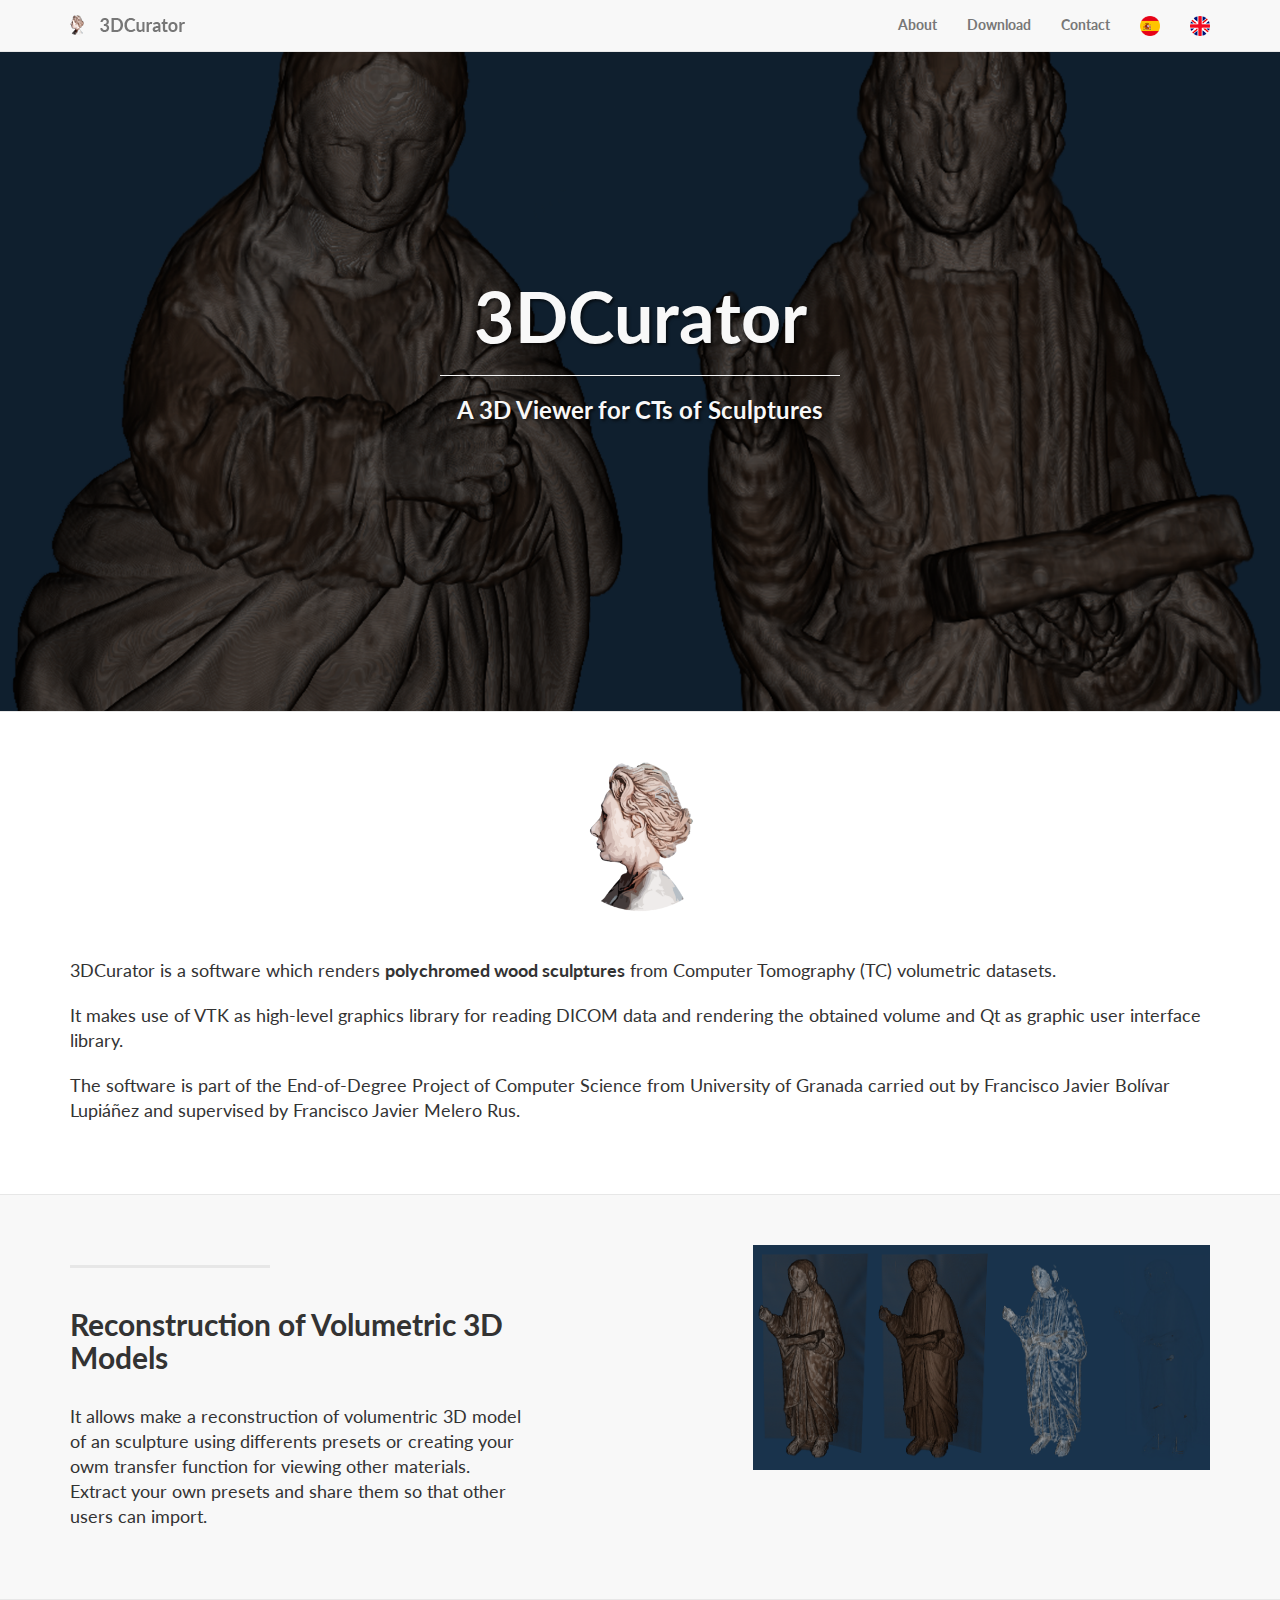
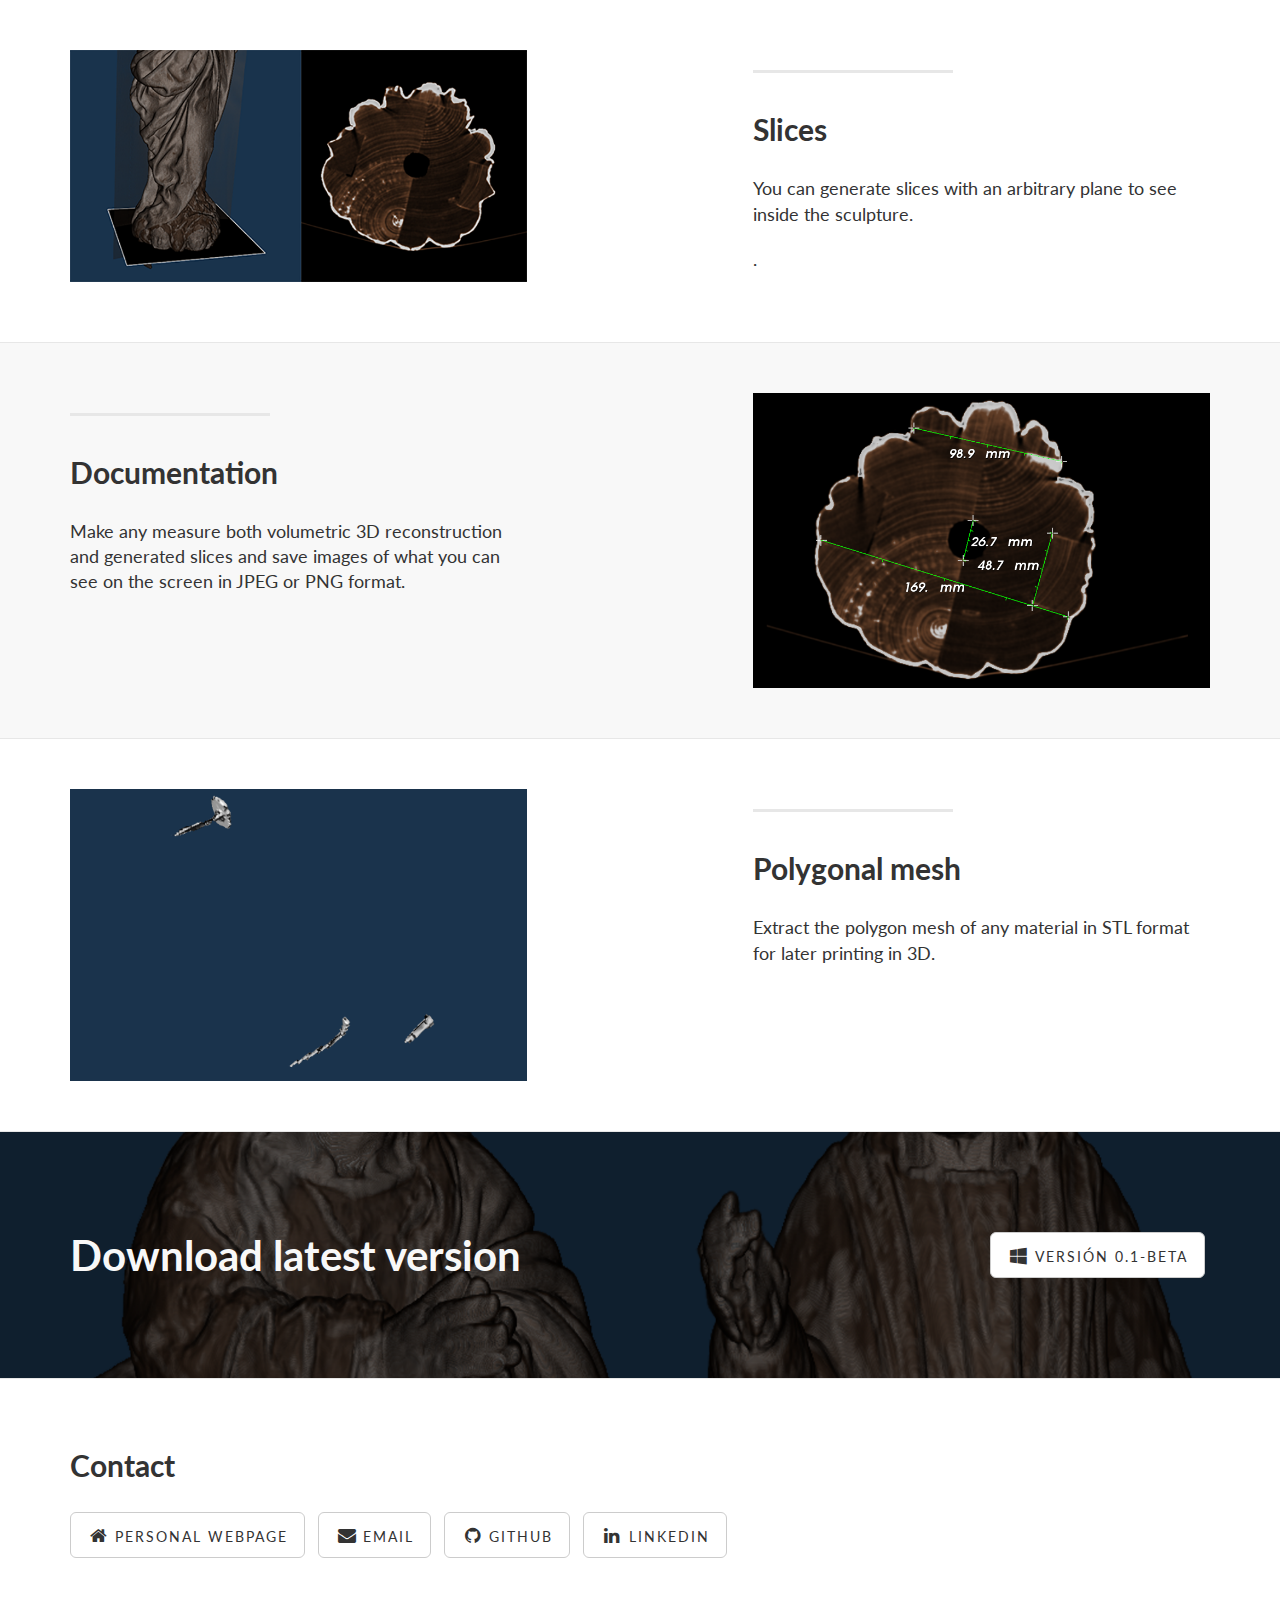
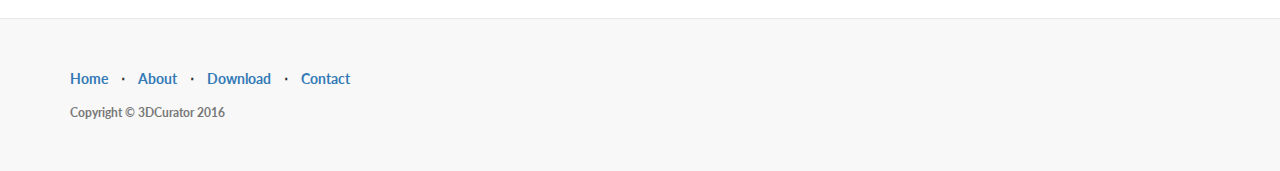
==== en-GB/index.html @ 3340d0d2 "Internacionalización" ====
<!DOCTYPE html>
<html lang="en">
<head>
  <meta charset="utf-8">
  <meta http-equiv="X-UA-Compatible" content="IE=edge">
  <meta name="viewport" content="width=device-width, initial-scale=1">
  <meta name="description" content="">
  <meta name="author" content="">

  <title>3DCurator</title>

  <!-- Favicon -->
  <link href="../img/icon.png" rel="icon" sizes="192x192">

  <!-- Mobile Web App -->
  <meta name="viewport" content="width=device-width, initial-scale=1.0">
  <meta name="mobile-web-app-capable" content="yes">
  <meta name="theme-color" content="#795548">

  <!-- Bootstrap Core CSS -->
  <link href="../css/bootstrap.min.css" rel="stylesheet">

  <!-- Custom CSS -->
  <link href="../css/landing-page.css" rel="stylesheet">

  <!-- Custom Fonts -->
  <link href="../font-awesome/css/font-awesome.min.css" rel="stylesheet" type="text/css">
  <link href="http://fonts.googleapis.com/css?family=Lato:300,400,700,300italic,400italic,700italic" rel="stylesheet" type="text/css">

  <!-- HTML5 Shim and Respond.js IE8 support of HTML5 elements and media queries -->
  <!-- WARNING: Respond.js doesn't work if you view the page via file:// -->
  <!--[if lt IE 9]>
  <script src="https://oss.maxcdn.com/libs/html5shiv/3.7.0/html5shiv.js"></script>
  <script src="https://oss.maxcdn.com/libs/respond.js/1.4.2/respond.min.js"></script>
  <![endif]-->
</head>
<body>
  <!-- Navigation -->
  <nav class="navbar navbar-default navbar-fixed-top topnav" role="navigation">
    <div class="container topnav">
      <!-- Brand and toggle get grouped for better mobile display -->
      <div class="navbar-header">
        <button type="button" class="navbar-toggle" data-toggle="collapse" data-target="#bs-example-navbar-collapse-1">
          <span class="sr-only">Toggle navigation</span>
          <span class="icon-bar"></span>
          <span class="icon-bar"></span>
          <span class="icon-bar"></span>
        </button>
        <a class="navbar-brand topnav" href="#home"><img id="banner-logo" src="../img/mini-banner.png" alt="Banner with 3DCurator logo"/></a>
      </div> <!-- /.navbar-header -->
      <!-- Collect the nav links, forms, and other content for toggling -->
      <div class="collapse navbar-collapse" id="bs-example-navbar-collapse-1">
        <ul class="nav navbar-nav navbar-right">
          <li>
            <a href="#acercade">About</a>
          </li>
          <li>
            <a href="#descargar">Download</a>
          </li>
          <li>
            <a href="#contacto">Contact</a>
          </li>
          <li>
            <a href="../es-ES/index.html"><img class="language-icon" src="../img/es-es.png" alt="Spanish"/></a>
          </li>
          <li>
            <a href="#"><img class="language-icon" src="../img/en-gb.png" alt="English"/></a>
          </li>
        </ul>
      </div> <!-- /.navbar-collapse -->
    </div> <!-- /.container -->
  </nav> <!-- /.navbar -->

  <!-- Header -->
  <a name="home"></a>
  <div class="intro-header">
    <div class="container">
      <div class="row">
        <div class="col-lg-12">
          <div class="intro-message">
            <h1>3DCurator</h1>
            <hr class="intro-divider">
            <h3>A 3D Viewer for CTs of Sculptures</h3>
          </div>
        </div>
      </div> <!-- /.row -->
    </div> <!-- /.container -->
  </div> <!-- /.intro-header -->

  <!-- Page Content -->
  <a  name="acercade"></a>

  <div class="content-section-b">
    <div class="container">
      <img id="about-software-logo" src="../img/icon.png" alt="3DCurator logo"/>
      <p class="lead"><br></p>
      <p class="lead">3DCurator is a software which renders <strong>polychromed wood sculptures</strong> from Computer Tomography (TC) volumetric datasets.</p>
      <p class="lead">It makes use of VTK as high-level graphics library for reading DICOM data and rendering the obtained volume and Qt as graphic user interface library.</p>
      <p class="lead">The software is part of the End-of-Degree Project of Computer Science from University of Granada carried out by Francisco Javier Bolívar Lupiáñez and supervised by Francisco Javier Melero Rus.</p>
    </div> <!-- /.container -->
  </div> <!-- /.content-section-b -->

  <div class="content-section-a">
    <div class="container">
      <div class="row">
        <div class="col-lg-5 col-sm-6">
          <hr class="section-heading-spacer">
          <div class="clearfix"></div>
          <h2 class="section-heading">Reconstruction of Volumetric 3D Models</h2>
          <p class="lead">It allows make a reconstruction of volumentric 3D model of an sculpture using differents presets or creating your owm transfer function for viewing other materials. Extract your own presets and share them so that other users can import.</p>
        </div>
        <div class="col-lg-5 col-lg-offset-2 col-sm-6">
          <img class="img-responsive" src="../img/san-juan-evangelista.png" alt="San Juan Evangelista sculputure reconstructed with different presets">
        </div>
      </div> <!-- /.row -->
    </div> <!-- /.container -->
  </div> <!-- /.content-section-a -->

  <div class="content-section-b">
    <div class="container">
      <div class="row">
        <div class="col-lg-5 col-lg-offset-1 col-sm-push-6  col-sm-6">
          <hr class="section-heading-spacer">
          <div class="clearfix"></div>
          <h2 class="section-heading">Slices</h2>
          <p class="lead">You can generate slices with an arbitrary plane to see inside the sculpture.</p>
          <p class="lead">.</p>
        </div>
        <div class="col-lg-5 col-sm-pull-6  col-sm-6">
          <img class="img-responsive" src="../img/corte-inmaculada-concepcion.png" alt="Viewing of a slice from Inmaculada Concepción sculpture">
        </div>
      </div> <!-- /.row -->
    </div> <!-- /.container -->
  </div> <!-- /.content-section-b -->

  <div class="content-section-a">
    <div class="container">
      <div class="row">
        <div class="col-lg-5 col-sm-6">
          <hr class="section-heading-spacer">
          <div class="clearfix"></div>
          <h2 class="section-heading">Documentation</h2>
          <p class="lead">Make any measure both volumetric 3D reconstruction and generated slices and save images of what you can see on the screen in JPEG or PNG format.</p>
        </div>
        <div class="col-lg-5 col-lg-offset-2 col-sm-6">
          <img class="img-responsive" src="../img/reglas.png" alt="Several rules measuring elements of a slice from Inmaculada Concepción sculpture">
        </div>
      </div> <!-- /.row -->
    </div> <!-- /.container -->
  </div> <!-- /.content-section-a -->

  <div class="content-section-b">
    <div class="container">
      <div class="row">
        <div class="col-lg-5 col-lg-offset-1 col-sm-push-6  col-sm-6">
          <hr class="section-heading-spacer">
          <div class="clearfix"></div>
          <h2 class="section-heading">Polygonal mesh</h2>
          <p class="lead">Extract the polygon mesh of any material in STL format for later printing in 3D.</p>
        </div>
        <div class="col-lg-5 col-sm-pull-6  col-sm-6">
          <img class="img-responsive" src="../img/malla-clavos.png" alt="Polygonal mesh with nails extracted from San Juan Evangelista sculpture">
        </div>
      </div> <!-- /.row -->
    </div> <!-- /.container -->
  </div> <!-- /.content-section-b -->

  <a  name="descargar"></a>
  <div class="banner">
    <div class="container">
      <div class="row">
        <div class="col-lg-6">
          <h2>Download latest version</h2>
        </div>
        <div class="col-lg-6">
          <ul class="list-inline banner-download">
            <li>
              <a href="../downloads/0.1/3DCurator 0.1-beta.msi" class="btn btn-default btn-lg"><i class="fa fa-windows fa-fw"></i> <span class="network-name">Versión 0.1-beta</span></a>
            </li>
          </ul>
        </div>
      </div> <!-- /.row -->
    </div> <!-- /.container -->
  </div> <!-- /.banner -->

  <!-- Contacto -->
  <a name="contacto"></a>
  <div class="content-section-b">
    <div class="container">
      <h2 class="section-heading">Contact</h2>
      <ul class="list-inline banner-social-buttons">
        <li>
          <a href="http://fblupi.github.io/" target="_blank" class="btn btn-default btn-lg"><i class="fa fa-home fa-fw"></i> <span class="network-name">Personal Webpage</span></a>
        </li>
        <li>
          <a href="mailto:mailto:fboli94@gmail.com?subject=Feedback%203DCurator" class="btn btn-default btn-lg"><i class="fa fa-envelope fa-fw"></i> <span class="network-name">Email</span></a>
        </li>
        <li>
          <a href="https://github.com/fblupi" target="_blank" class="btn btn-default btn-lg"><i class="fa fa-github fa-fw"></i> <span class="network-name">GitHub</span></a>
        </li>
        <li>
          <a href="https://es.linkedin.com/in/fblupi" target="_blank" class="btn btn-default btn-lg"><i class="fa fa-linkedin fa-fw"></i> <span class="network-name">LinkedIn</span></a>
        </li>
      </ul>
    </div> <!-- /.container -->
  </div> <!-- /.content-section-b -->

  <!-- Footer -->
  <footer>
    <div class="container">
      <div class="row">
        <div class="col-lg-12">
          <ul class="list-inline">
            <li>
              <a href="#home">Home</a>
            </li>
            <li class="footer-menu-divider">&sdot;</li>
            <li>
              <a href="#acercade">About</a>
            </li>
            <li class="footer-menu-divider">&sdot;</li>
            <li>
              <a href="#descargar">Download</a>
            </li>
            <li class="footer-menu-divider">&sdot;</li>
            <li>
              <a href="#contacto">Contact</a>
            </li>
          </ul>
          <p class="copyright text-muted small">Copyright &copy; 3DCurator 2016</p>
        </div>
      </div> <!-- /.row -->
    </div> <!-- /.container -->
  </footer>

  <!-- jQuery -->
  <script src="../js/jquery.js"></script>

  <!-- Bootstrap Core JavaScript -->
  <script src="../js/bootstrap.min.js"></script>

</body>
</html>
---- css/landing-page.css ----
/*!
 * Start Bootstrap - Landing Page Bootstrap Theme (http://startbootstrap.com)
 * Code licensed under the Apache License v2.0.
 * For details, see http://www.apache.org/licenses/LICENSE-2.0.
 */

body,
html {
    width: 100%;
    height: 100%;
}

body,
h1,
h2,
h3,
h4,
h5,
h6 {
    font-family: "Lato","Helvetica Neue",Helvetica,Arial,sans-serif;
    font-weight: 700;
}

.topnav {
    font-size: 14px;
}

.lead {
    font-size: 18px;
    font-weight: 400;
}

.intro-header {
    padding-top: 50px; /* If you're making other pages, make sure there is 50px of padding to make sure the navbar doesn't overlap content! */
    padding-bottom: 50px;
    text-align: center;
    color: #f8f8f8;
    background: url(../img/intro-bg.png) no-repeat center center;
    background-size: cover;
}

.intro-message {
    position: relative;
    padding-top: 20%;
    padding-bottom: 20%;
}

.intro-message > h1 {
    margin: 0;
    text-shadow: 2px 2px 3px rgba(0,0,0,0.6);
    font-size: 5em;
}

.intro-divider {
    width: 400px;
    border-top: 1px solid #f8f8f8;
    border-bottom: 1px solid rgba(0,0,0,0.2);
}

.intro-message > h3 {
    text-shadow: 2px 2px 3px rgba(0,0,0,0.6);
}

@media(max-width:767px) {
    .intro-message {
        padding-bottom: 15%;
    }

    .intro-message > h1 {
        font-size: 3em;
    }

    ul.intro-social-buttons > li {
        display: block;
        margin-bottom: 20px;
        padding: 0;
    }

    ul.intro-social-buttons > li:last-child {
        margin-bottom: 0;
    }

    .intro-divider {
        width: 100%;
    }
}

.network-name {
    text-transform: uppercase;
    font-size: 14px;
    font-weight: 400;
    letter-spacing: 2px;
}

.content-section-a {
    padding: 50px 0;
    background-color: #f8f8f8;
}

.content-section-b {
    padding: 50px 0;
    border-top: 1px solid #e7e7e7;
    border-bottom: 1px solid #e7e7e7;
}

.section-heading {
    margin-bottom: 30px;
}

.section-heading-spacer {
    float: left;
    width: 200px;
    border-top: 3px solid #e7e7e7;
}

.banner {
    padding: 100px 0;
    color: #f8f8f8;
    background: url(../img/intro-bg.png) no-repeat center center;
    background-size: cover;
}

.banner h2 {
    margin: 0;
    font-size: 3em;
}

.banner ul {
    margin-bottom: 0;
}

.banner-download {
    float: right;
    margin-top: 0;
}

.banner-social-buttons {
    float: left;
    margin-top: 0;
}

@media(max-width:1199px) {
    ul.banner-social-buttons, ul.banner-download {
        float: left;
        margin-top: 15px;
    }
}

@media(max-width:767px) {
    .banner h2 {
        margin: 0;
        text-shadow: 2px 2px 3px rgba(0,0,0,0.6);
        font-size: 3em;
    }

    ul.banner-social-buttons > li, ul.banner-download > li {
        display: block;
        margin-bottom: 20px;
        padding: 0;
    }

    ul.banner-social-buttons > li:last-child, ul.banner-download > li:last-child {
        margin-bottom: 0;
    }
}

footer {
    padding: 50px 0;
    background-color: #f8f8f8;
}

p.copyright {
    margin: 15px 0 0;
}

#banner-logo {
  height: 25px;
}

#about-software-logo {
  height: 150px;
  display: block;
  margin-left: auto;
  margin-right: auto;
}


.language-icon {
  height: 20px;
}
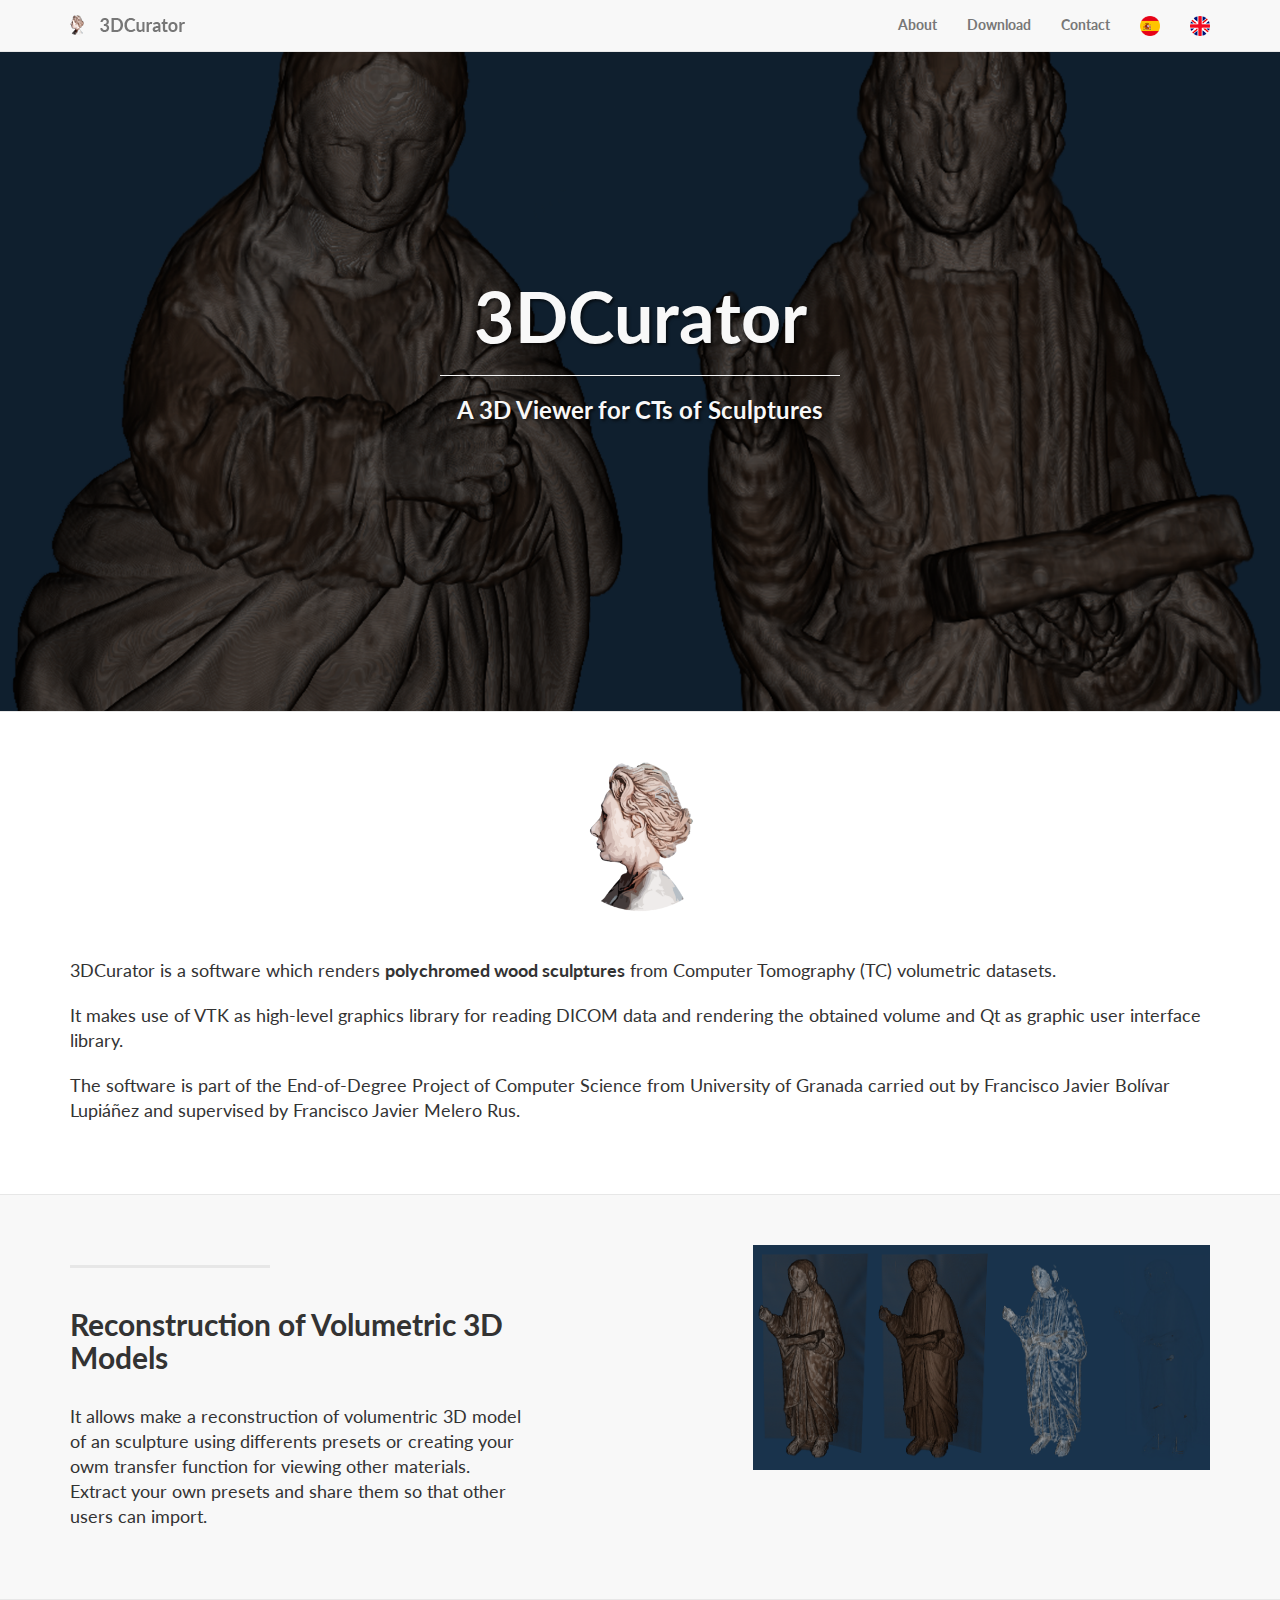
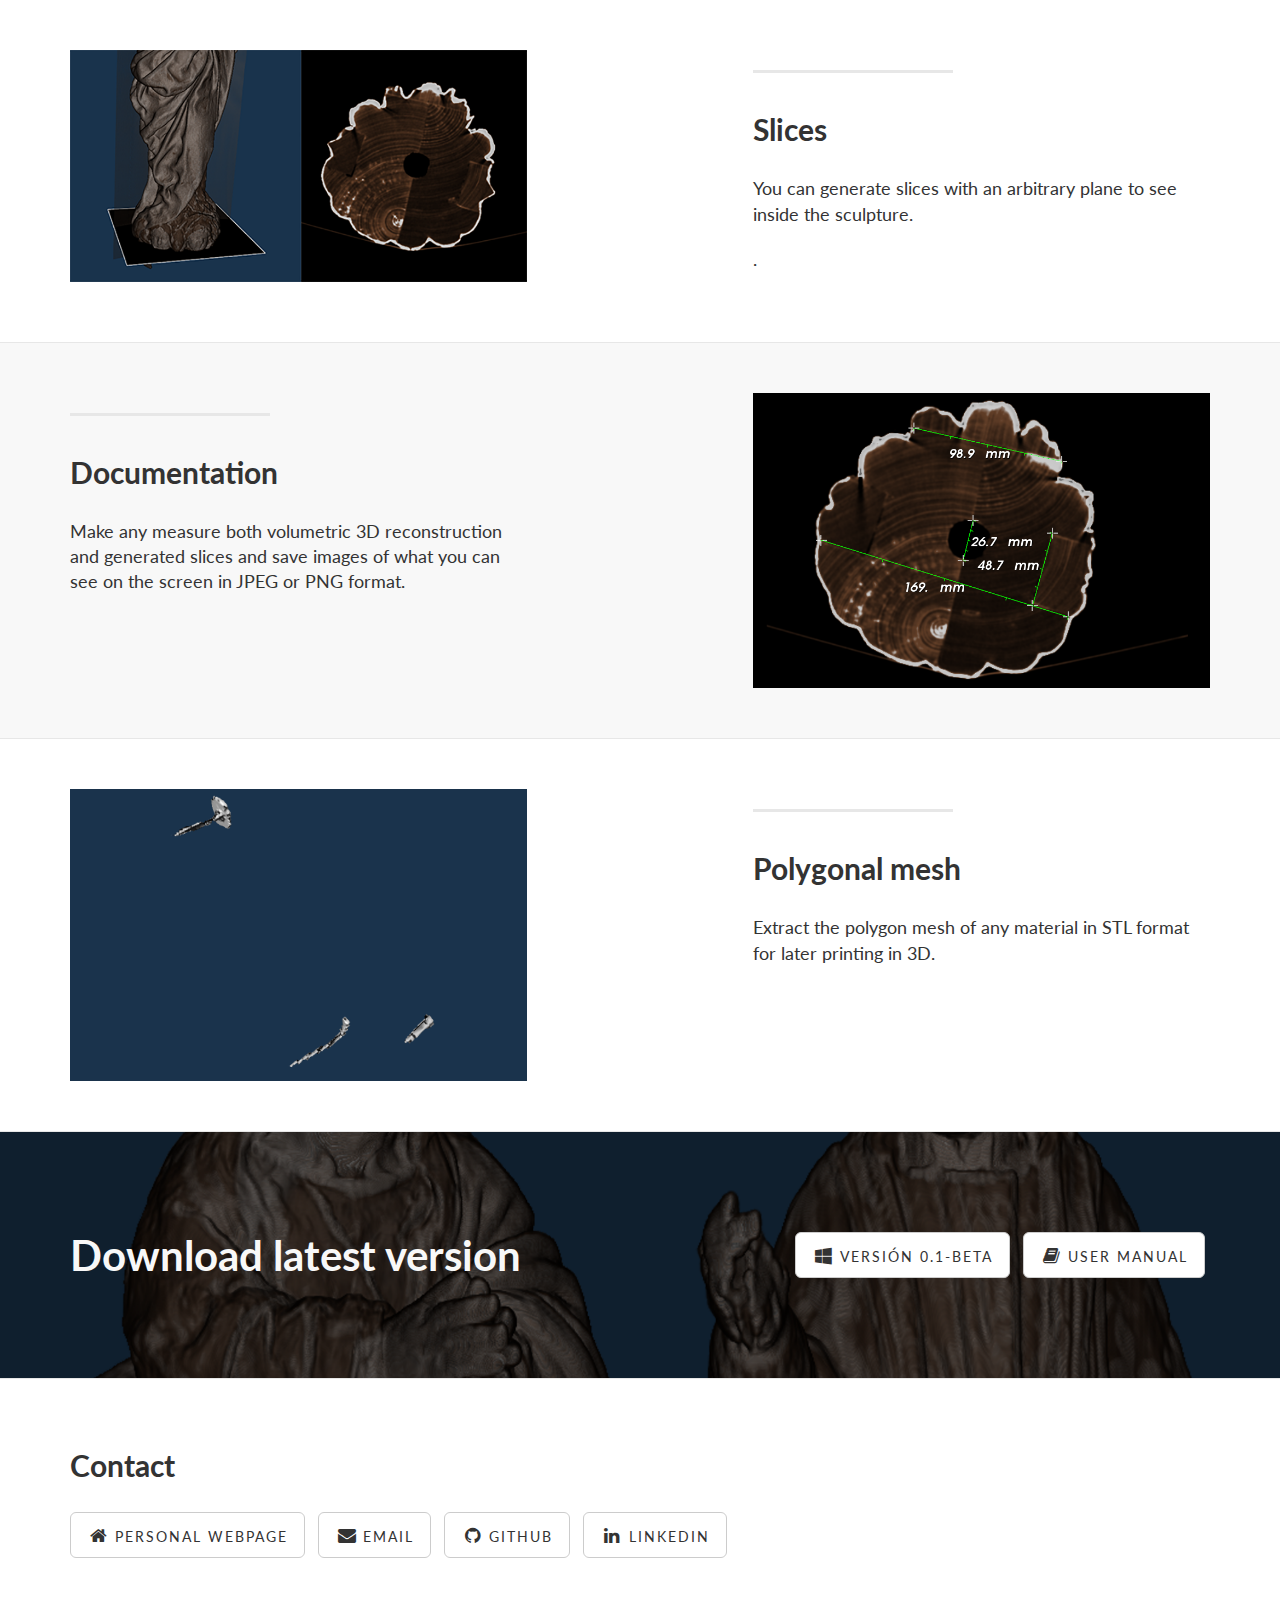
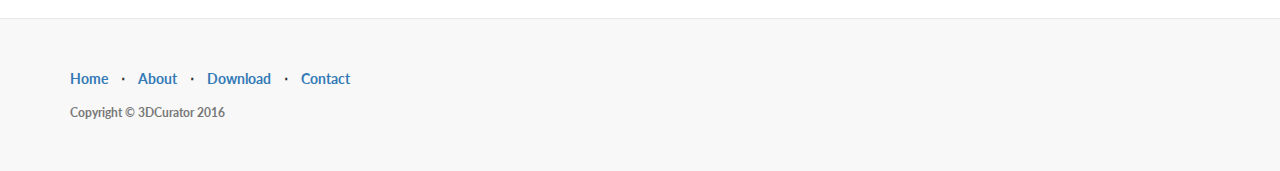
==== commit f01c5fe9: "Manual de usuario" ====
--- a/en-GB/index.html
+++ b/en-GB/index.html
@@ -4,8 +4,8 @@
   <meta charset="utf-8">
   <meta http-equiv="X-UA-Compatible" content="IE=edge">
   <meta name="viewport" content="width=device-width, initial-scale=1">
-  <meta name="description" content="">
-  <meta name="author" content="">
+  <meta name="description" content="A 3D Viewer for CTs of Sculptures">
+  <meta name="author" content="3DCurator">
 
   <title>3DCurator</title>
 
@@ -61,7 +61,7 @@
             <a href="#contacto">Contact</a>
           </li>
           <li>
-            <a href="../es-ES/index.html"><img class="language-icon" src="../img/es-es.png" alt="Spanish"/></a>
+            <a href="../es-ES/"><img class="language-icon" src="../img/es-es.png" alt="Spanish"/></a>
           </li>
           <li>
             <a href="#"><img class="language-icon" src="../img/en-gb.png" alt="English"/></a>
@@ -177,6 +177,9 @@
             <li>
               <a href="../downloads/0.1/3DCurator 0.1-beta.msi" class="btn btn-default btn-lg"><i class="fa fa-windows fa-fw"></i> <span class="network-name">Versión 0.1-beta</span></a>
             </li>
+            <li>
+              <a href="../downloads/0.1/Manual de usuario.pdf" class="btn btn-default btn-lg"><i class="fa fa-book fa-fw"></i> <span class="network-name">User manual</span></a>
+            </li> 
           </ul>
         </div>
       </div> <!-- /.row -->
